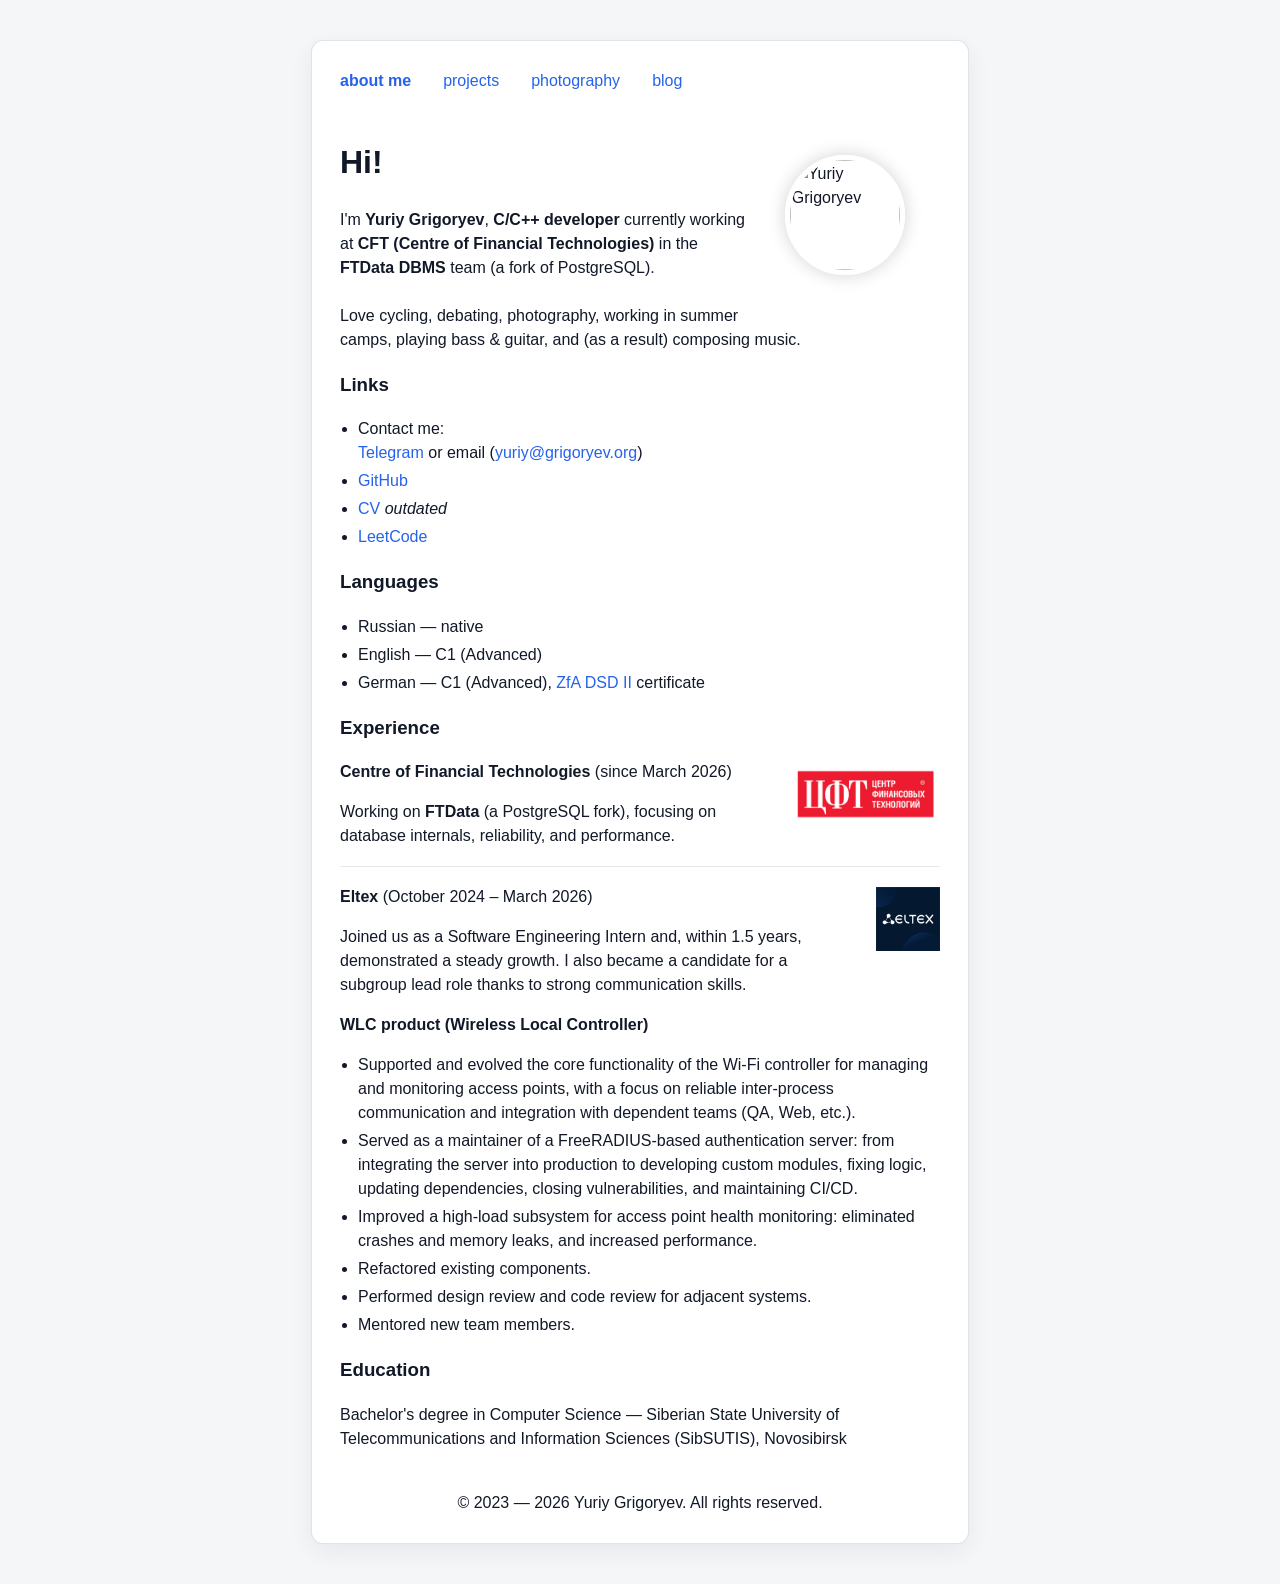
==== index.html @ e8b3bfb4 "Add companies logos" ====
<html>
  <head>
    <title>about Yuriy Grigoryev</title>
    <meta charset="utf-8">
    <meta name="viewport" content="width=device-width, initial-scale=1" />
    <link rel="shortcut icon" type="image/x-icon" href="favicon.ico" />
    <link rel="canonical" href="https://allenvox.github.io/">
    <link rel="stylesheet" href="style.css">
  </head>
  <body bgcolor="#f5f6f8" text="#111827" link="#2563eb" vlink="#1d4ed8" alink="#1d4ed8">
    <div class="wrapper">
      <a href=""><b>about me</b></a>&emsp;&emsp;<a href="projects">projects</a>&emsp;&emsp;<a href="photography">photography</a>&emsp;&emsp;<a href="blog">blog</a>
      <br>
      <br>
      <img id="headshot" src="images/headshot.jpeg" alt="Yuriy Grigoryev">
      <h1>Hi!</h1>
      <p>
        I'm <b>Yuriy Grigoryev</b>, <b>C/C++ developer</b> currently working at <b>CFT (Centre of Financial Technologies)</b> in the <b>FTData DBMS</b> team (a fork of PostgreSQL).
        <br><br>
        Love cycling, debating, photography, working in summer camps, playing bass & guitar, and (as a result) composing music.
      </p>
      <h3>Links</h3>
      <ul>
        <li>
          Contact me:
          <br>
          <a href="https://t.me/allenvox">Telegram</a> or email (<a href="mailto:yuriy@grigoryev.org">yuriy@grigoryev.org</a>)
        </li>
        <li><a href="https://github.com/allenvox">GitHub</a></li>
        <li><a href="docs/grigoryev-cv-2024-en.pdf">CV</a> <i>outdated</i></li>
        <li><a href="https://leetcode.com/allenvox">LeetCode</a></li>
      </ul>
      <h3>Languages</h3>
      <ul>
        <li>Russian — native</li>
        <li>English — C1 (Advanced)</li>
        <li>German — C1 (Advanced), <a href="https://www.auslandsschulwesen.de/Webs/ZfA/DE/Deutsch-lernen/DSD/DSD-II/dsd-II_node.html">ZfA DSD II</a> certificate</li>
      </ul>
      <h3>Experience</h3>
      <img class="company-logo-float" src="images/cft.png" alt="CFT logo">
      <p><b>Centre of Financial Technologies</b> (since March 2026)</p>
      <p>
        Working on <b>FTData</b> (a PostgreSQL fork), focusing on database internals, reliability, and performance.
      </p>
      <hr class="experience-divider">
      <img class="company-logo-float company-logo-float-clear" src="images/eltex.png" alt="Eltex logo">
      <p><b>Eltex</b> (October 2024 – March 2026)</p>
      <p>
        Joined us as a Software Engineering Intern and, within 1.5 years, demonstrated a steady growth.
        I also became a candidate for a subgroup lead role thanks to strong communication skills.
      </p>

      <p><b>WLC product (Wireless Local Controller)</b></p>
      <ul>
        <li>Supported and evolved the core functionality of the Wi-Fi controller for managing and monitoring access points, with a focus on reliable inter-process communication and integration with dependent teams (QA, Web, etc.).</li>
        <li>Served as a maintainer of a FreeRADIUS-based authentication server: from integrating the server into production to developing custom modules, fixing logic, updating dependencies, closing vulnerabilities, and maintaining CI/CD.</li>
        <li>Improved a high-load subsystem for access point health monitoring: eliminated crashes and memory leaks, and increased performance.</li>
        <li>Refactored existing components.</li>
        <li>Performed design review and code review for adjacent systems.</li>
        <li>Mentored new team members.</li>
      </ul>

      <h3>Education</h3>
      <p>Bachelor's degree in Computer Science — Siberian State University of Telecommunications and Information Sciences (SibSUTIS), Novosibirsk</p>
      <br>
      <footer align="center">© 2023 — 2026 Yuriy Grigoryev. All rights reserved.</footer>
    </div>
  </body>
</html>
---- style.css ----
.wrapper {
    width: 100%;
    max-width: 600px;
    margin: 0 auto;
    padding: 28px 28px;

    background: #ffffff;
    border: 1px solid rgba(17, 24, 39, 0.12);
    border-radius: 12px;
    box-shadow: 0 8px 24px rgba(17, 24, 39, 0.06);

    font-family: Arial, sans-serif;
    line-height: 1.5;
    color: #111827;
}

body {
    margin: 0;
    padding: 40px 16px;
    background: #f5f6f8;
    color: #111827;
}

a {
    color: #2563eb;
    text-decoration: none;
}

a:hover {
    text-decoration: underline;
}

ul {
    padding-left: 18px;
}

li:not(:last-child) {
    margin-bottom: 4px;
}

img {
    max-width: 100%;
    max-height: 100%;
}

h6 {
    color: #6b7280;
}

img#headshot {
    border-radius: 50%;
    border: 5px solid #ffffff;
    box-shadow: 0 0 18px rgba(0, 0, 0, 0.18);
    width: 110px;
    height: 110px;
    float: right;
    margin: 2.40em 2.20em;
}

img.company-logo {
    display: inline-block;
    vertical-align: middle;
    width: 28px;
    height: 28px;
    object-fit: contain;
    margin-left: 10px;
    margin-right: 8px;
}

img.company-logo-float {
    float: right;
    height: 64px;
    width: auto;
    max-width: 170px;
    object-fit: contain;
    margin: 0.1em 0 0.8em 1.2em;
}

img.company-logo-float-clear {
    clear: right;
}

hr.experience-divider {
    border: 0;
    border-top: 1px solid #e5e7eb;
    margin: 18px 0;
}
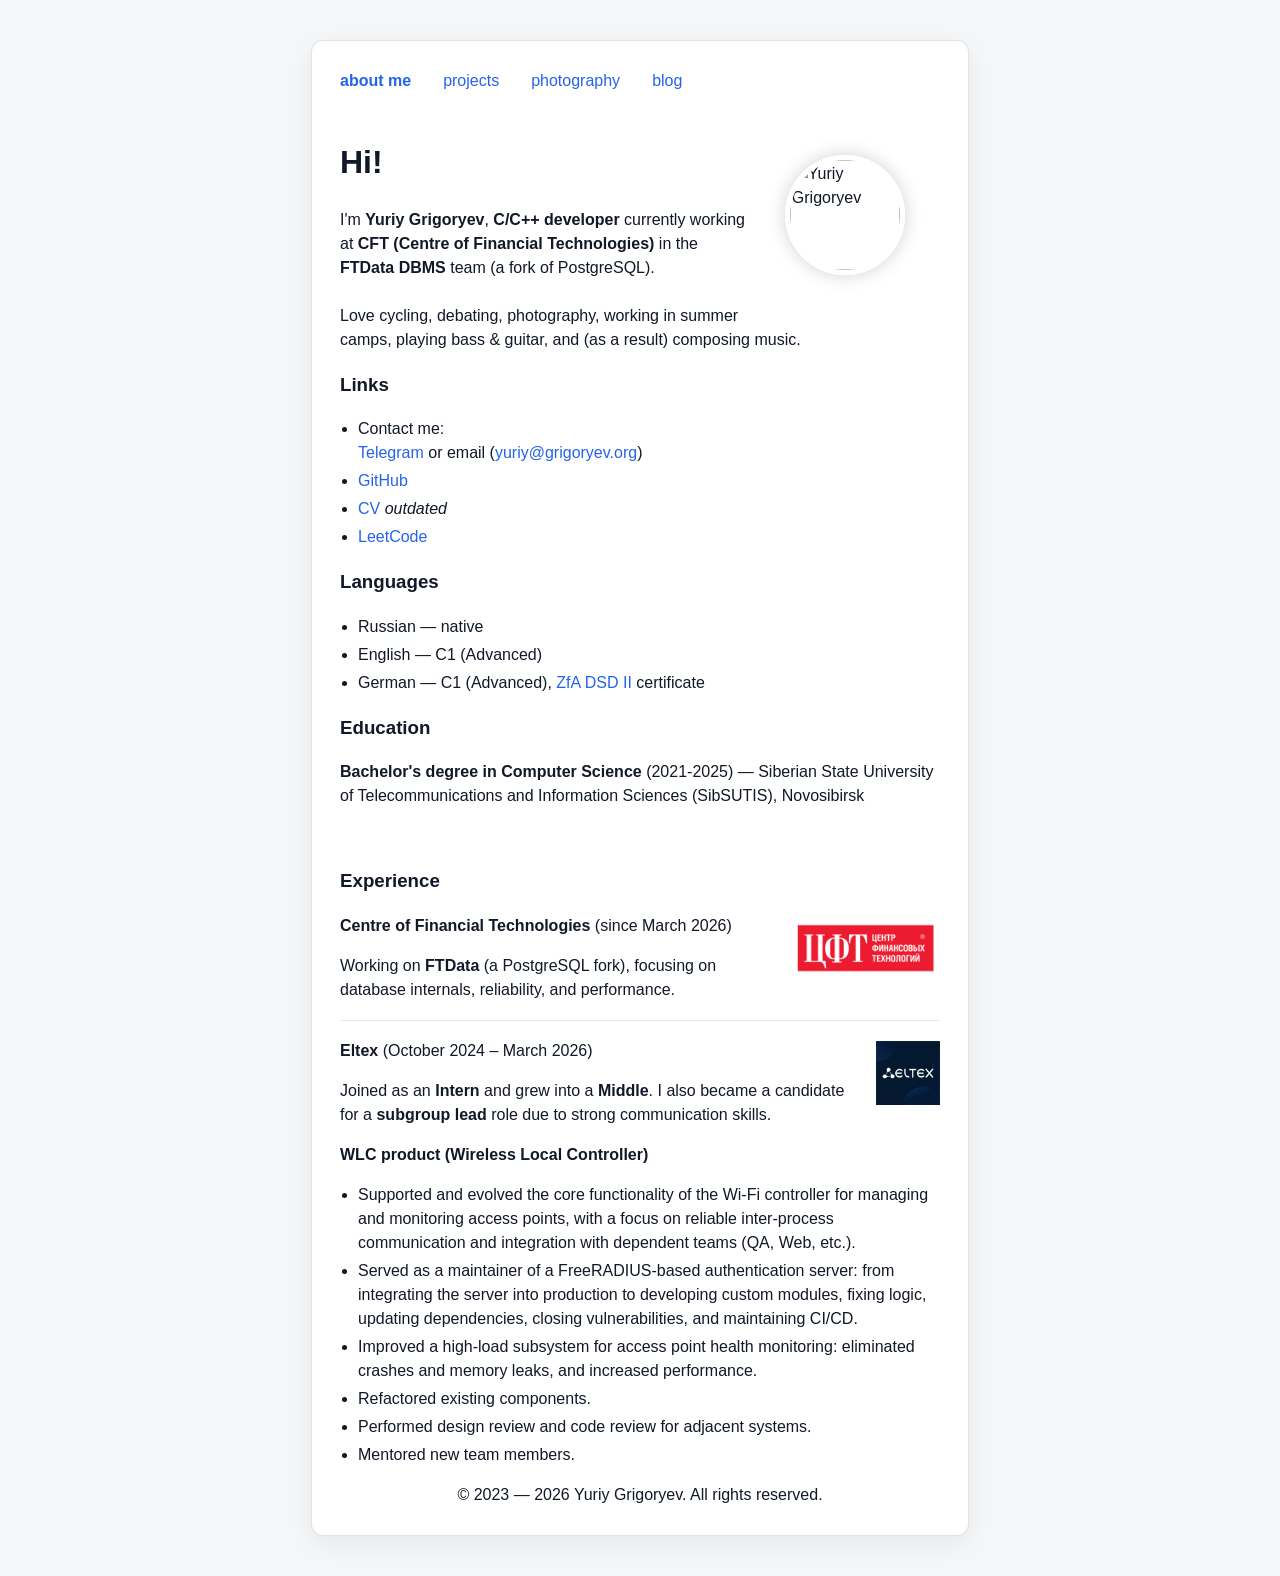
==== commit cc28658c: "Put 'Education' section before 'Experience'" ====
--- a/index.html
+++ b/index.html
@@ -36,6 +36,9 @@
         <li>English — C1 (Advanced)</li>
         <li>German — C1 (Advanced), <a href="https://www.auslandsschulwesen.de/Webs/ZfA/DE/Deutsch-lernen/DSD/DSD-II/dsd-II_node.html">ZfA DSD II</a> certificate</li>
       </ul>
+      <h3>Education</h3>
+      <p><b>Bachelor's degree in Computer Science</b> (2021-2025) — Siberian State University of Telecommunications and Information Sciences (SibSUTIS), Novosibirsk</p>
+      <br>
       <h3>Experience</h3>
       <img class="company-logo-float" src="images/cft.png" alt="CFT logo">
       <p><b>Centre of Financial Technologies</b> (since March 2026)</p>
@@ -46,8 +49,8 @@
       <img class="company-logo-float company-logo-float-clear" src="images/eltex.png" alt="Eltex logo">
       <p><b>Eltex</b> (October 2024 – March 2026)</p>
       <p>
-        Joined us as a Software Engineering Intern and, within 1.5 years, demonstrated a steady growth.
-        I also became a candidate for a subgroup lead role thanks to strong communication skills.
+        Joined as an <b>Intern</b> and grew into a <b>Middle</b>.
+        I also became a candidate for a <b>subgroup lead</b> role due to strong communication skills.
       </p>
 
       <p><b>WLC product (Wireless Local Controller)</b></p>
@@ -59,10 +62,6 @@
         <li>Performed design review and code review for adjacent systems.</li>
         <li>Mentored new team members.</li>
       </ul>
-
-      <h3>Education</h3>
-      <p>Bachelor's degree in Computer Science — Siberian State University of Telecommunications and Information Sciences (SibSUTIS), Novosibirsk</p>
-      <br>
       <footer align="center">© 2023 — 2026 Yuriy Grigoryev. All rights reserved.</footer>
     </div>
   </body>
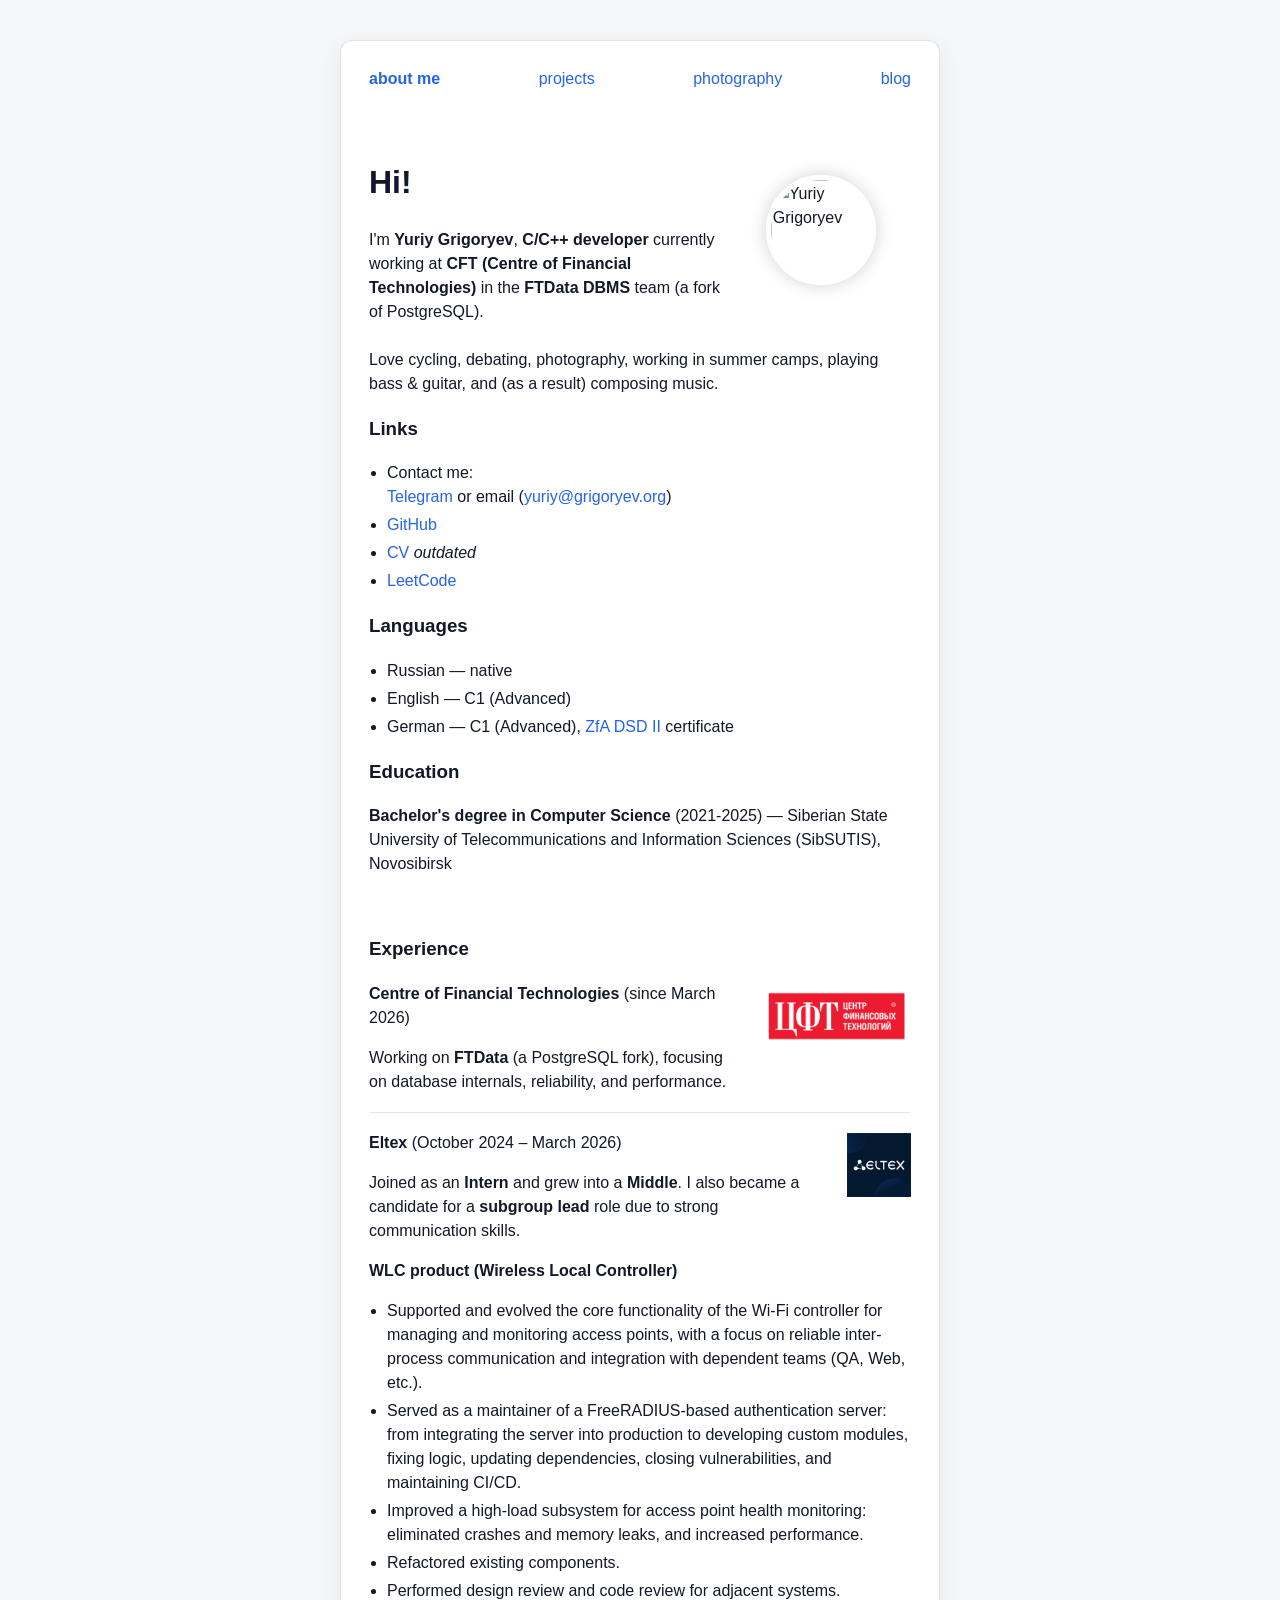
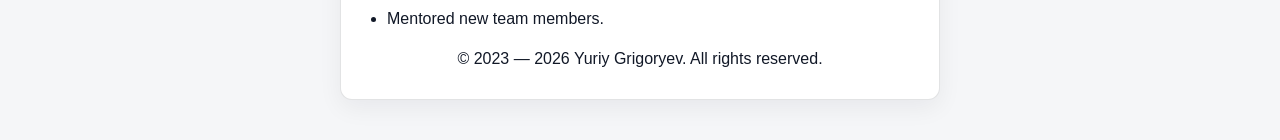
==== commit 98bf00fd: "Fix top navigation bar" ====
--- a/index.html
+++ b/index.html
@@ -9,7 +9,12 @@
   </head>
   <body bgcolor="#f5f6f8" text="#111827" link="#2563eb" vlink="#1d4ed8" alink="#1d4ed8">
     <div class="wrapper">
-      <a href=""><b>about me</b></a>&emsp;&emsp;<a href="projects">projects</a>&emsp;&emsp;<a href="photography">photography</a>&emsp;&emsp;<a href="blog">blog</a>
+      <nav class="site-nav">
+        <a href=""><b>about me</b></a>
+        <a href="projects">projects</a>
+        <a href="photography">photography</a>
+        <a href="blog">blog</a>
+      </nav>
       <br>
       <br>
       <img id="headshot" src="images/headshot.jpeg" alt="Yuriy Grigoryev">
--- a/style.css
+++ b/style.css
@@ -1,8 +1,20 @@
+/* Without border-box, width:100% + horizontal padding overflows the viewport on narrow screens. */
+*,
+*::before,
+*::after {
+    box-sizing: border-box;
+}
+
+html {
+    overflow-x: clip;
+}
+
 .wrapper {
     width: 100%;
     max-width: 600px;
-    margin: 0 auto;
-    padding: 28px 28px;
+    margin-left: auto;
+    margin-right: auto;
+    padding: 28px 20px;
 
     background: #ffffff;
     border: 1px solid rgba(17, 24, 39, 0.12);
@@ -12,6 +24,35 @@
     font-family: Arial, sans-serif;
     line-height: 1.5;
     color: #111827;
+}
+
+@media (min-width: 480px) {
+    .wrapper {
+        padding: 28px 28px;
+    }
+}
+
+/* Top nav: one row on narrow screens (no &emsp; overflow). */
+nav.site-nav {
+    display: flex;
+    flex-wrap: nowrap;
+    align-items: center;
+    justify-content: space-between;
+    column-gap: clamp(4px, 1.8vw, 14px);
+    font-size: clamp(0.75rem, 3.1vw, 1rem);
+    line-height: 1.25;
+    overflow-x: auto;
+    -webkit-overflow-scrolling: touch;
+    scrollbar-width: none;
+}
+
+nav.site-nav::-webkit-scrollbar {
+    display: none;
+}
+
+nav.site-nav a {
+    flex: 0 0 auto;
+    white-space: nowrap;
 }
 
 body {
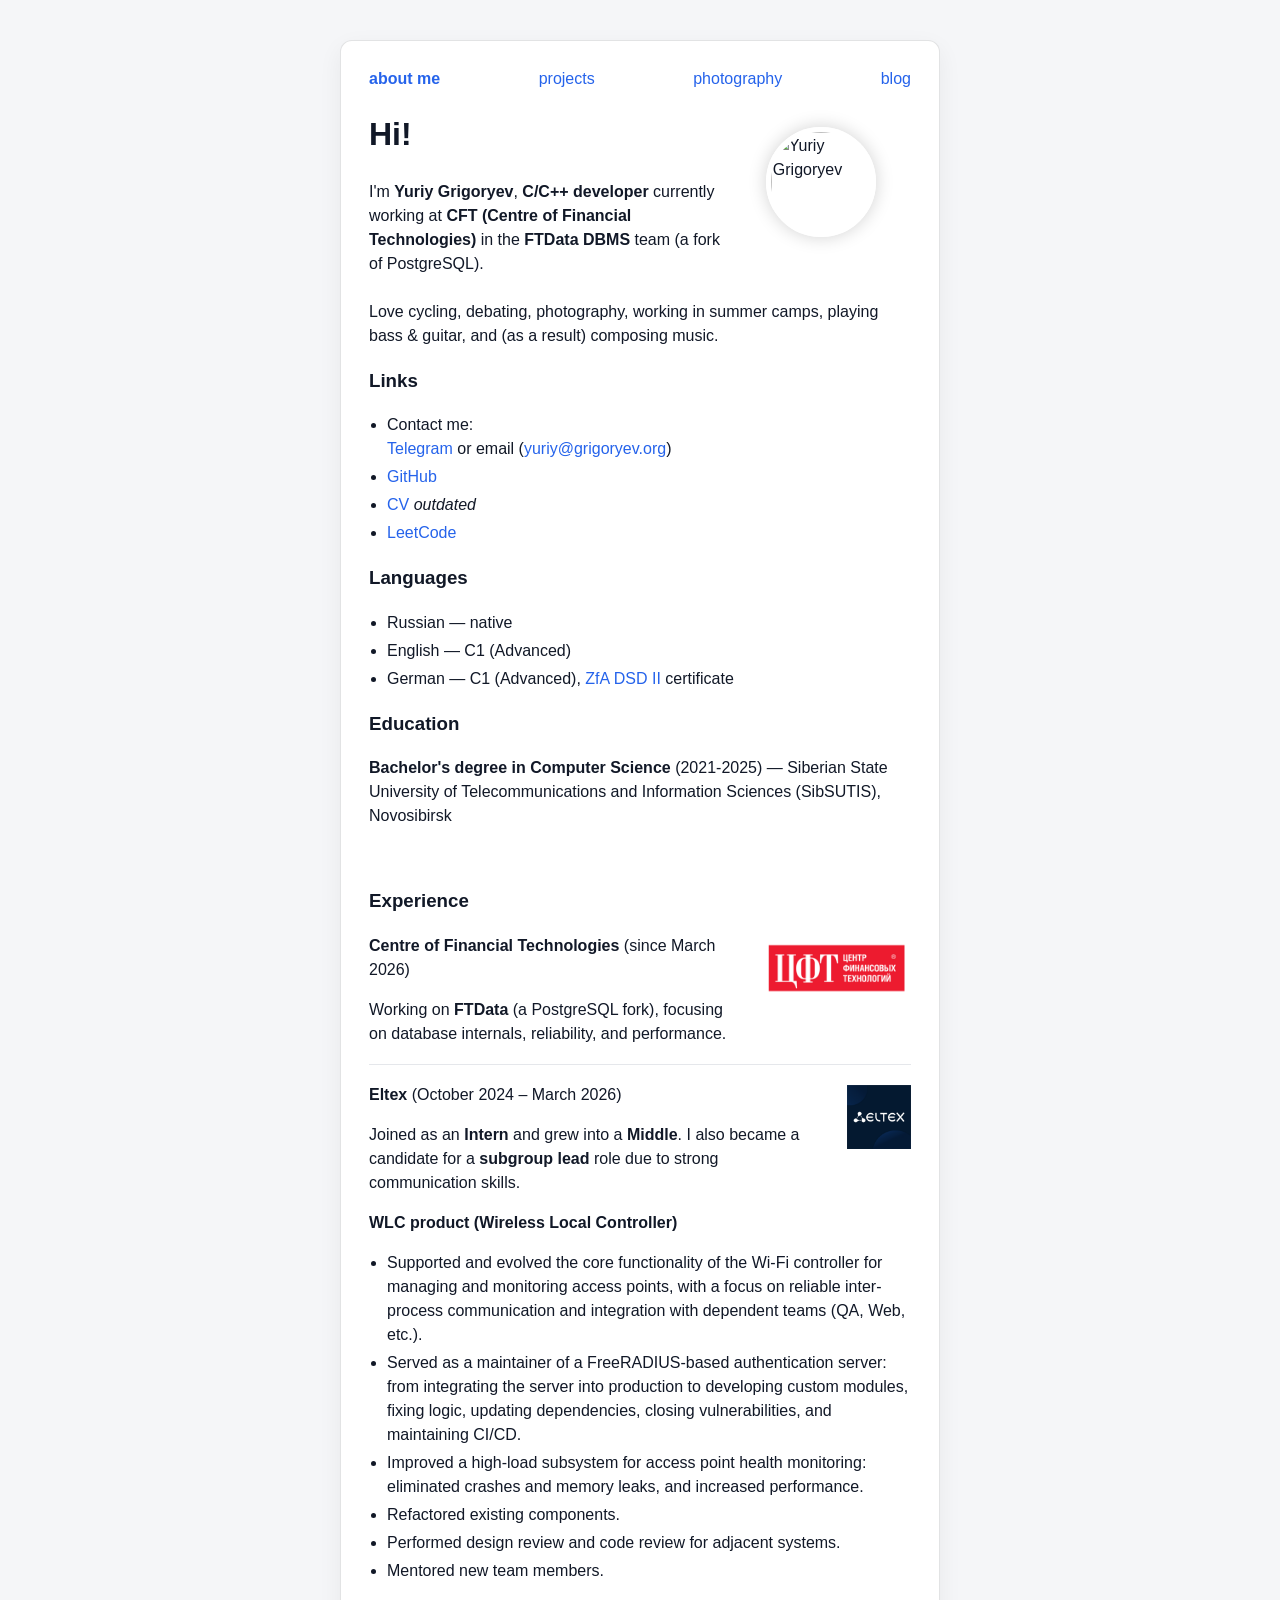
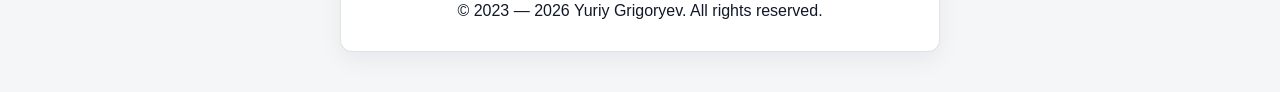
==== commit 5931c718: "Remove unnecessary line breaks" ====
--- a/index.html
+++ b/index.html
@@ -15,8 +15,6 @@
         <a href="photography">photography</a>
         <a href="blog">blog</a>
       </nav>
-      <br>
-      <br>
       <img id="headshot" src="images/headshot.jpeg" alt="Yuriy Grigoryev">
       <h1>Hi!</h1>
       <p>
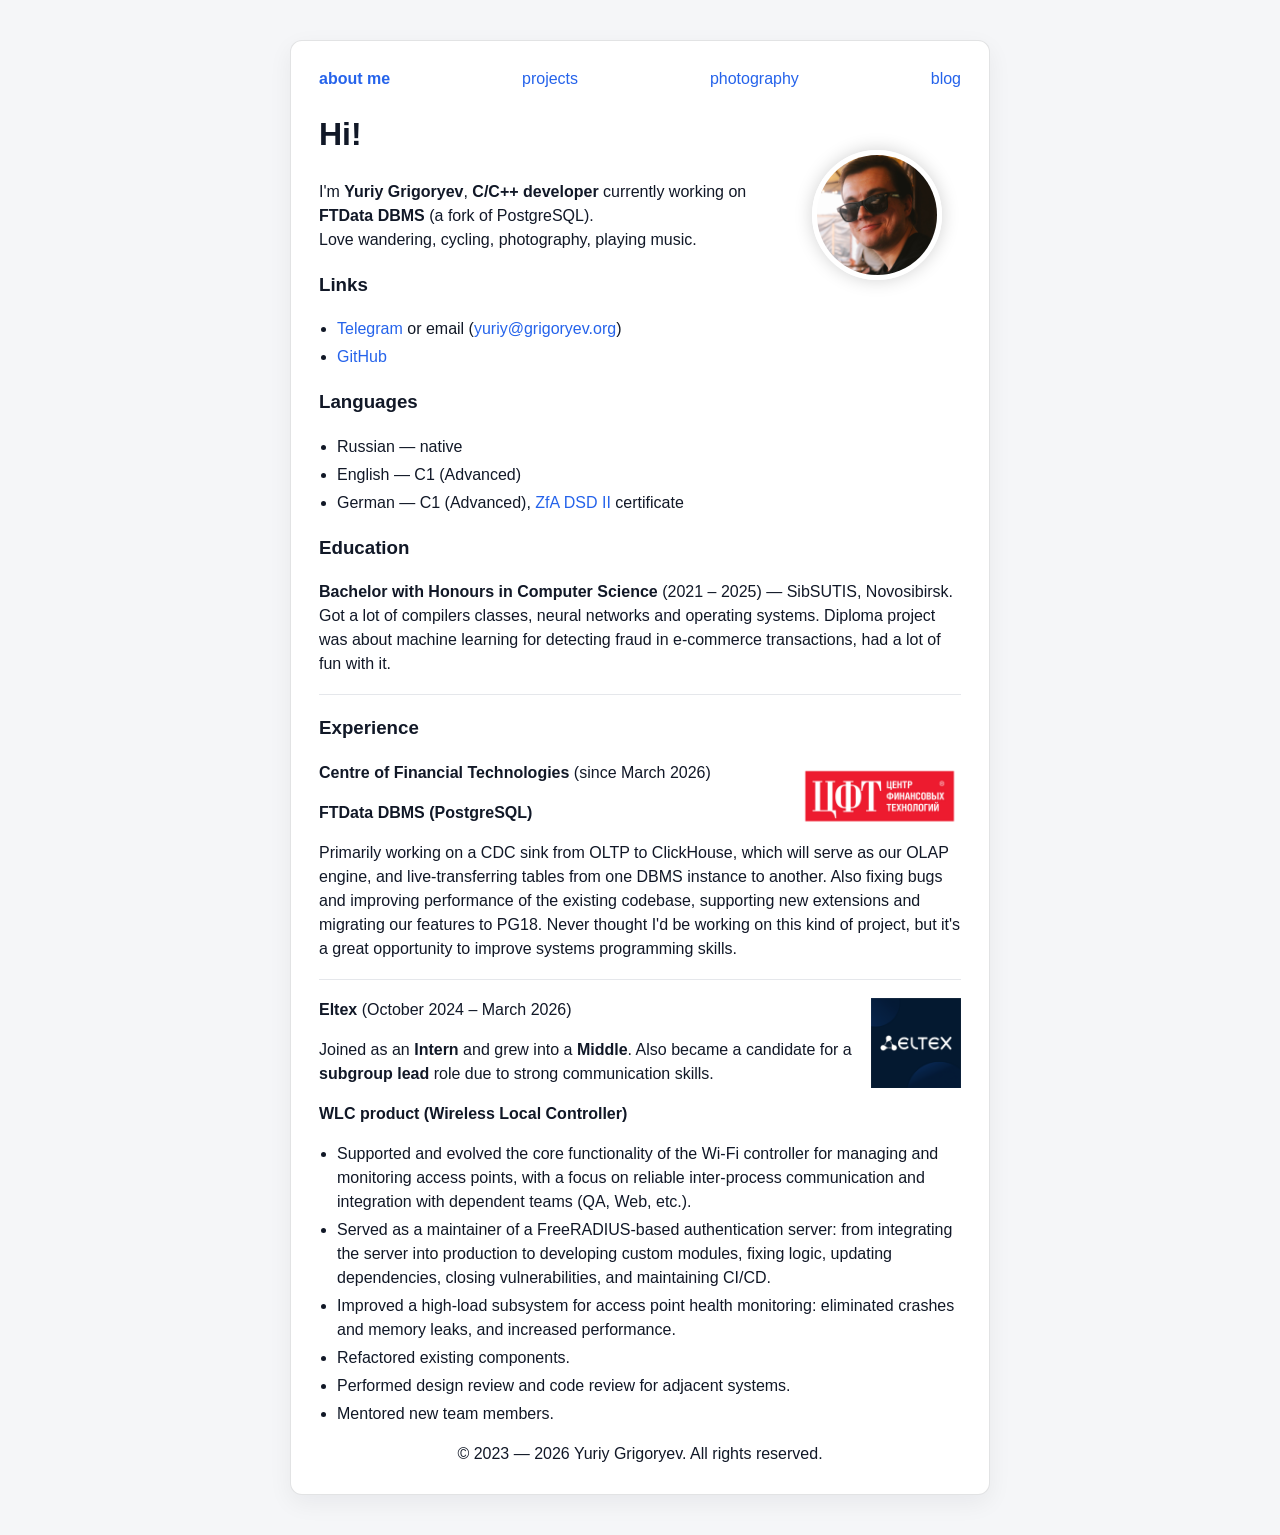
==== commit 679a1c72: "update headshot & bio" ====
--- a/index.html
+++ b/index.html
@@ -3,7 +3,11 @@
     <title>about Yuriy Grigoryev</title>
     <meta charset="utf-8">
     <meta name="viewport" content="width=device-width, initial-scale=1" />
-    <link rel="shortcut icon" type="image/x-icon" href="favicon.ico" />
+    <link rel="icon" type="image/png" href="/favicon-96x96.png" sizes="96x96" />
+    <link rel="icon" type="image/svg+xml" href="/favicon.svg" />
+    <link rel="shortcut icon" href="favicon.ico" />
+    <link rel="apple-touch-icon" sizes="180x180" href="apple-touch-icon.png" />
+    <link rel="manifest" href="site.webmanifest" />
     <link rel="canonical" href="https://allenvox.github.io/">
     <link rel="stylesheet" href="style.css">
   </head>
@@ -15,23 +19,17 @@
         <a href="photography">photography</a>
         <a href="blog">blog</a>
       </nav>
-      <img id="headshot" src="images/headshot.jpeg" alt="Yuriy Grigoryev">
+      <img id="headshot" src="images/headshot.jpg" alt="Yuriy Grigoryev">
       <h1>Hi!</h1>
       <p>
-        I'm <b>Yuriy Grigoryev</b>, <b>C/C++ developer</b> currently working at <b>CFT (Centre of Financial Technologies)</b> in the <b>FTData DBMS</b> team (a fork of PostgreSQL).
-        <br><br>
-        Love cycling, debating, photography, working in summer camps, playing bass & guitar, and (as a result) composing music.
+        I'm <b>Yuriy Grigoryev</b>, <b>C/C++ developer</b> currently working on <b>FTData DBMS</b> (a fork of PostgreSQL).
+        <br>
+        Love wandering, cycling, photography, playing music.
       </p>
       <h3>Links</h3>
       <ul>
-        <li>
-          Contact me:
-          <br>
-          <a href="https://t.me/allenvox">Telegram</a> or email (<a href="mailto:yuriy@grigoryev.org">yuriy@grigoryev.org</a>)
-        </li>
+        <li><a href="https://t.me/allenvox">Telegram</a> or email (<a href="mailto:yuriy@grigoryev.org">yuriy@grigoryev.org</a>)</li>
         <li><a href="https://github.com/allenvox">GitHub</a></li>
-        <li><a href="docs/grigoryev-cv-2024-en.pdf">CV</a> <i>outdated</i></li>
-        <li><a href="https://leetcode.com/allenvox">LeetCode</a></li>
       </ul>
       <h3>Languages</h3>
       <ul>
@@ -40,20 +38,27 @@
         <li>German — C1 (Advanced), <a href="https://www.auslandsschulwesen.de/Webs/ZfA/DE/Deutsch-lernen/DSD/DSD-II/dsd-II_node.html">ZfA DSD II</a> certificate</li>
       </ul>
       <h3>Education</h3>
-      <p><b>Bachelor's degree in Computer Science</b> (2021-2025) — Siberian State University of Telecommunications and Information Sciences (SibSUTIS), Novosibirsk</p>
-      <br>
+      <p><b>Bachelor with Honours in Computer Science</b> (2021 – 2025) — SibSUTIS, Novosibirsk.
+        <br>
+        Got a lot of compilers classes, neural networks and operating systems.
+        Diploma project was about machine learning for detecting fraud in e-commerce transactions, had a lot of fun with it.
+      </p>
+      <hr class="experience-divider">
       <h3>Experience</h3>
       <img class="company-logo-float" src="images/cft.png" alt="CFT logo">
       <p><b>Centre of Financial Technologies</b> (since March 2026)</p>
+      <p><b>FTData DBMS (PostgreSQL)</b></p>
       <p>
-        Working on <b>FTData</b> (a PostgreSQL fork), focusing on database internals, reliability, and performance.
+        Primarily working on a CDC sink from OLTP to ClickHouse, which will serve as our OLAP engine, and live-transferring tables from one DBMS instance to another.
+        Also fixing bugs and improving performance of the existing codebase, supporting new extensions and migrating our features to PG18.
+        Never thought I'd be working on this kind of project, but it's a great opportunity to improve systems programming skills.
       </p>
       <hr class="experience-divider">
       <img class="company-logo-float company-logo-float-clear" src="images/eltex.png" alt="Eltex logo">
       <p><b>Eltex</b> (October 2024 – March 2026)</p>
       <p>
         Joined as an <b>Intern</b> and grew into a <b>Middle</b>.
-        I also became a candidate for a <b>subgroup lead</b> role due to strong communication skills.
+        Also became a candidate for a <b>subgroup lead</b> role due to strong communication skills.
       </p>
 
       <p><b>WLC product (Wireless Local Controller)</b></p>
--- a/style.css
+++ b/style.css
@@ -11,7 +11,7 @@
 
 .wrapper {
     width: 100%;
-    max-width: 600px;
+    max-width: 700px;
     margin-left: auto;
     margin-right: auto;
     padding: 28px 20px;
@@ -92,10 +92,10 @@
     border-radius: 50%;
     border: 5px solid #ffffff;
     box-shadow: 0 0 18px rgba(0, 0, 0, 0.18);
-    width: 110px;
-    height: 110px;
+    width: 130px;
+    height: 130px;
     float: right;
-    margin: 2.40em 2.20em;
+    margin: 3.80em 1.20em;
 }
 
 img.company-logo {
@@ -110,15 +110,16 @@
 
 img.company-logo-float {
     float: right;
-    height: 64px;
+    height: 70px;
     width: auto;
     max-width: 170px;
     object-fit: contain;
-    margin: 0.1em 0 0.8em 1.2em;
 }
 
 img.company-logo-float-clear {
     clear: right;
+    height: 90px;
+    width: auto;
 }
 
 hr.experience-divider {
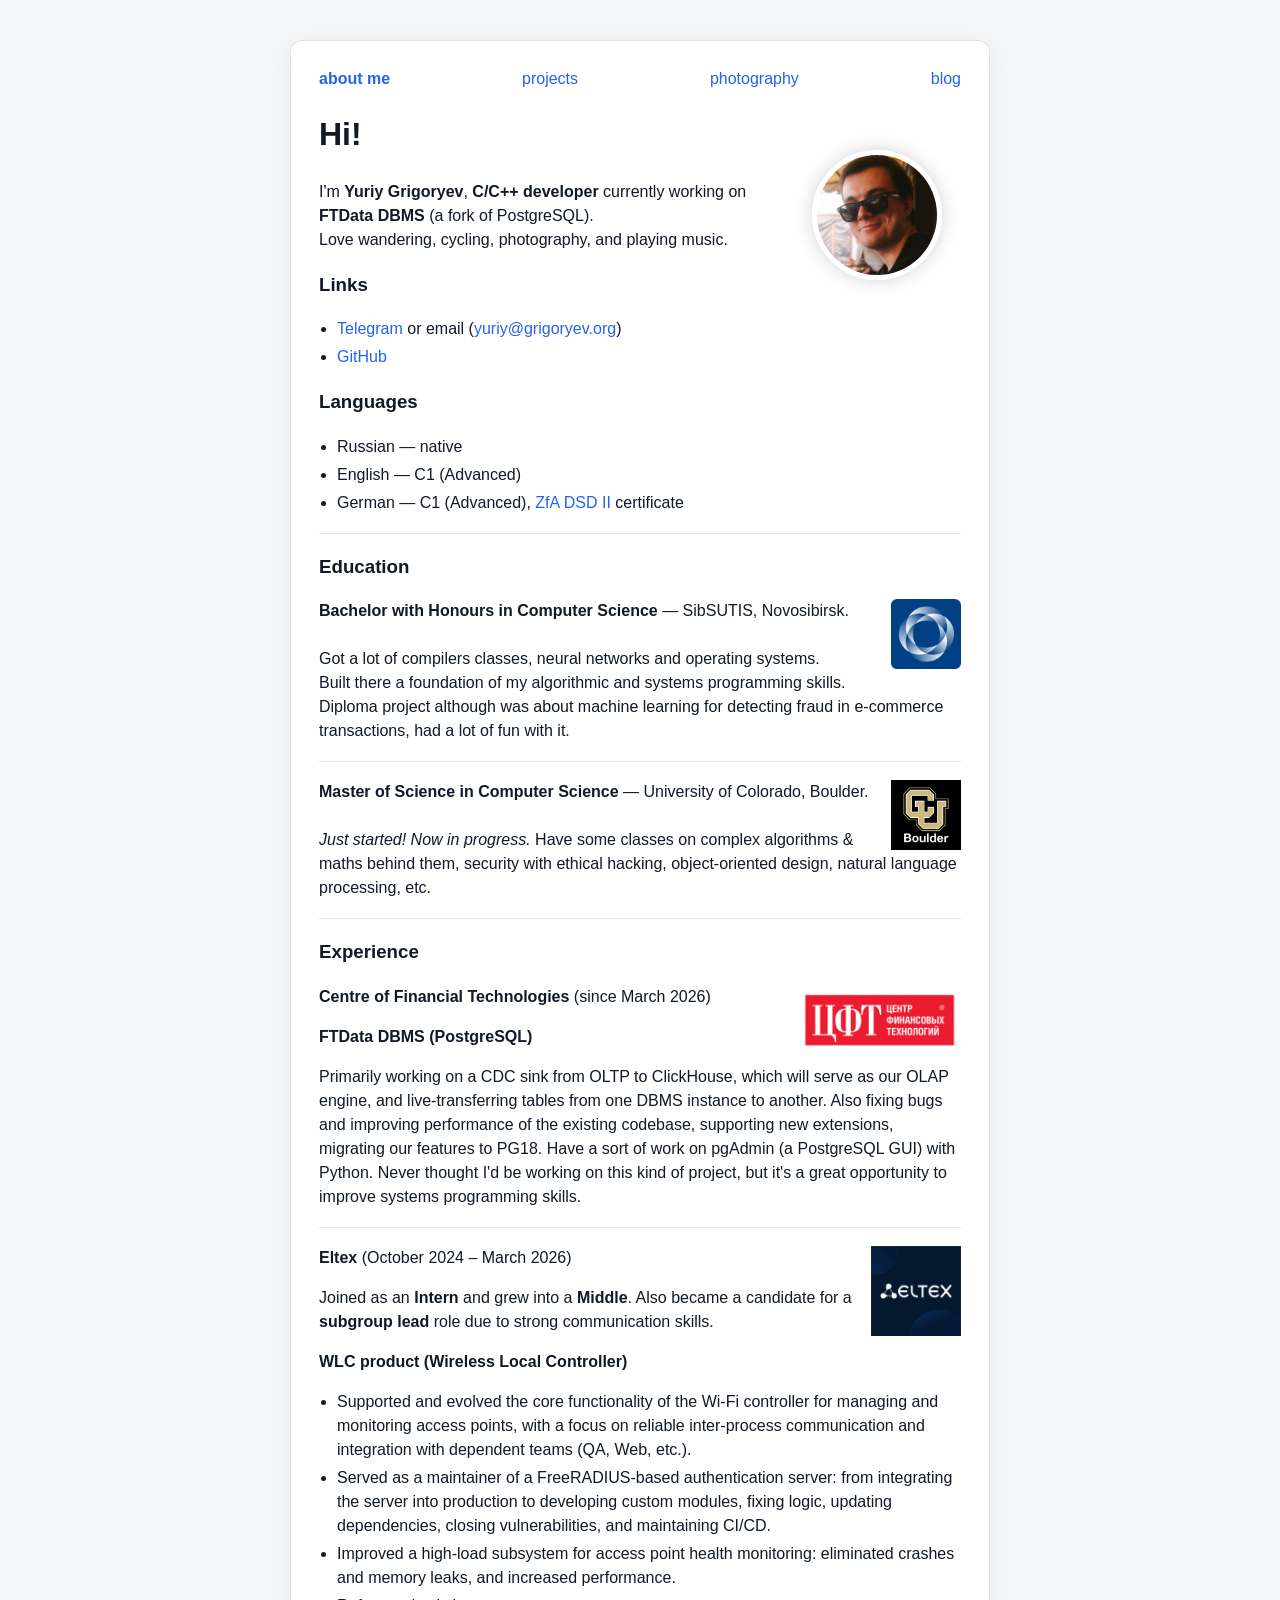
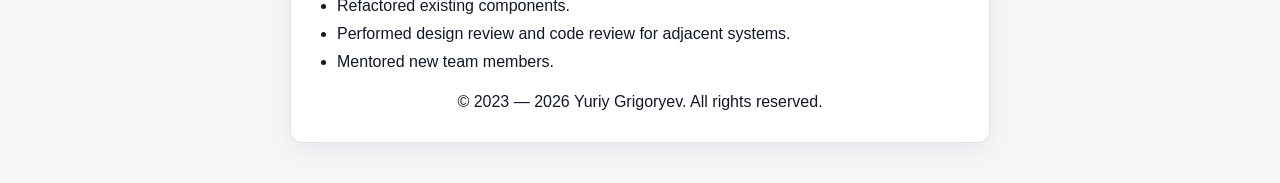
==== commit b268bf5c: "update education info" ====
--- a/index.html
+++ b/index.html
@@ -24,7 +24,7 @@
       <p>
         I'm <b>Yuriy Grigoryev</b>, <b>C/C++ developer</b> currently working on <b>FTData DBMS</b> (a fork of PostgreSQL).
         <br>
-        Love wandering, cycling, photography, playing music.
+        Love wandering, cycling, photography, and playing music.
       </p>
       <h3>Links</h3>
       <ul>
@@ -37,11 +37,22 @@
         <li>English — C1 (Advanced)</li>
         <li>German — C1 (Advanced), <a href="https://www.auslandsschulwesen.de/Webs/ZfA/DE/Deutsch-lernen/DSD/DSD-II/dsd-II_node.html">ZfA DSD II</a> certificate</li>
       </ul>
+      <hr class="experience-divider">
       <h3>Education</h3>
-      <p><b>Bachelor with Honours in Computer Science</b> (2021 – 2025) — SibSUTIS, Novosibirsk.
+      <img class="company-logo-float" src="images/sibsutis.jpeg" alt="SibSUTIS logo">
+      <p><b>Bachelor with Honours in Computer Science</b> — SibSUTIS, Novosibirsk.
+        <br><br>
+        Got a lot of compilers classes, neural networks and operating systems.
         <br>
-        Got a lot of compilers classes, neural networks and operating systems.
-        Diploma project was about machine learning for detecting fraud in e-commerce transactions, had a lot of fun with it.
+        Built there a foundation of my algorithmic and systems programming skills.
+        <br>
+        Diploma project although was about machine learning for detecting fraud in e-commerce transactions, had a lot of fun with it.
+      </p>
+      <hr class="experience-divider">
+      <img class="company-logo-float" src="images/boulder.jpg" alt="CU Boulder logo">
+      <p><b>Master of Science in Computer Science</b> — University of Colorado, Boulder.
+        <br><br>
+        <i>Just started! Now in progress.</i> Have some classes on complex algorithms & maths behind them, security with ethical hacking, object-oriented design, natural language processing, etc.
       </p>
       <hr class="experience-divider">
       <h3>Experience</h3>
@@ -50,7 +61,8 @@
       <p><b>FTData DBMS (PostgreSQL)</b></p>
       <p>
         Primarily working on a CDC sink from OLTP to ClickHouse, which will serve as our OLAP engine, and live-transferring tables from one DBMS instance to another.
-        Also fixing bugs and improving performance of the existing codebase, supporting new extensions and migrating our features to PG18.
+        Also fixing bugs and improving performance of the existing codebase, supporting new extensions, migrating our features to PG18.
+        Have a sort of work on pgAdmin (a PostgreSQL GUI) with Python.
         Never thought I'd be working on this kind of project, but it's a great opportunity to improve systems programming skills.
       </p>
       <hr class="experience-divider">
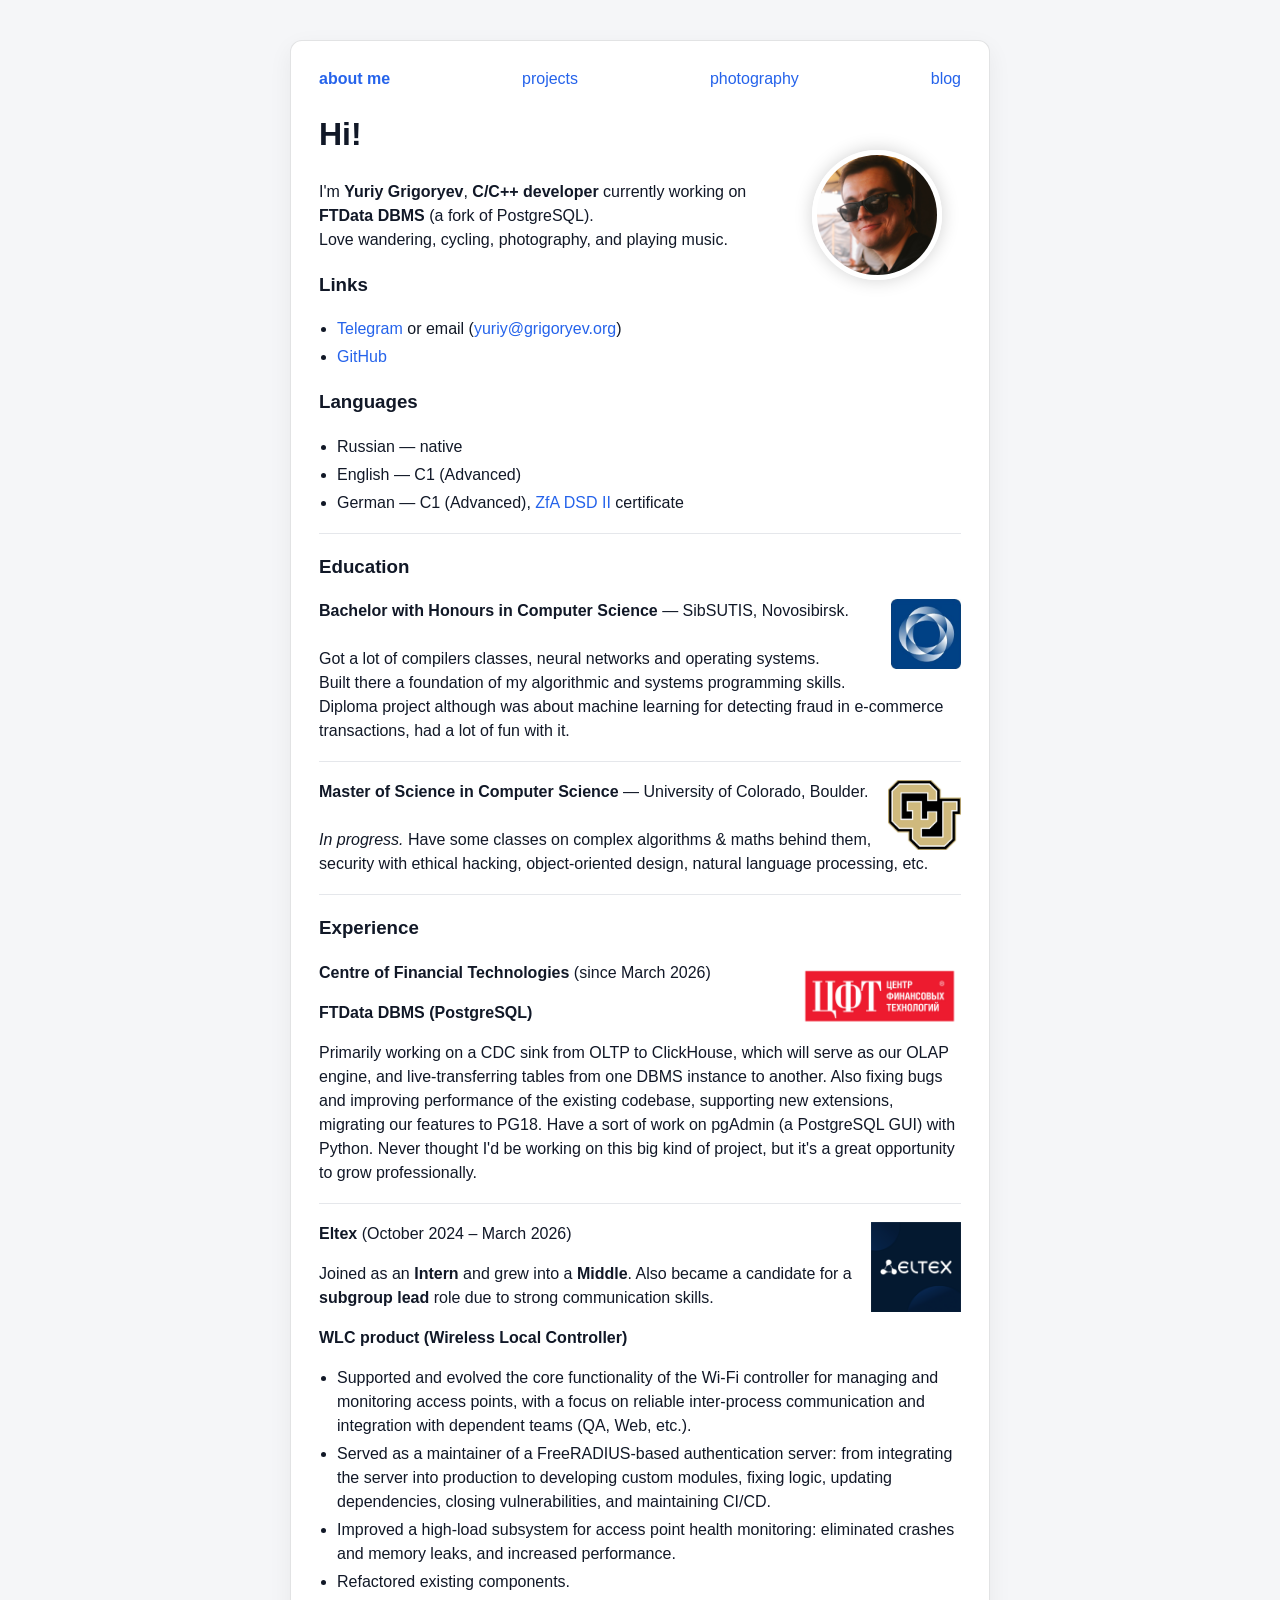
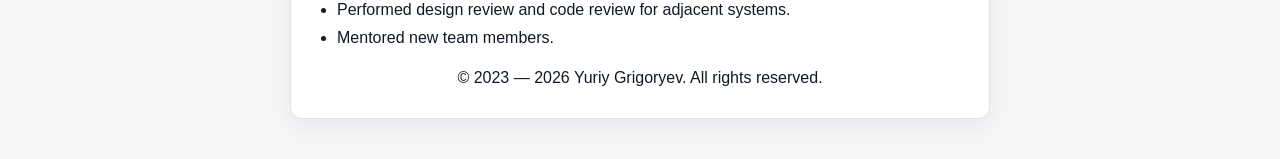
==== commit 9a4c105d: "change CU Boulder logo, minor fix for 'about me'" ====
--- a/index.html
+++ b/index.html
@@ -52,7 +52,7 @@
       <img class="company-logo-float" src="images/boulder.jpg" alt="CU Boulder logo">
       <p><b>Master of Science in Computer Science</b> — University of Colorado, Boulder.
         <br><br>
-        <i>Just started! Now in progress.</i> Have some classes on complex algorithms & maths behind them, security with ethical hacking, object-oriented design, natural language processing, etc.
+        <i>In progress.</i> Have some classes on complex algorithms & maths behind them, security with ethical hacking, object-oriented design, natural language processing, etc.
       </p>
       <hr class="experience-divider">
       <h3>Experience</h3>
@@ -63,7 +63,7 @@
         Primarily working on a CDC sink from OLTP to ClickHouse, which will serve as our OLAP engine, and live-transferring tables from one DBMS instance to another.
         Also fixing bugs and improving performance of the existing codebase, supporting new extensions, migrating our features to PG18.
         Have a sort of work on pgAdmin (a PostgreSQL GUI) with Python.
-        Never thought I'd be working on this kind of project, but it's a great opportunity to improve systems programming skills.
+        Never thought I'd be working on this big kind of project, but it's a great opportunity to grow professionally.
       </p>
       <hr class="experience-divider">
       <img class="company-logo-float company-logo-float-clear" src="images/eltex.png" alt="Eltex logo">
